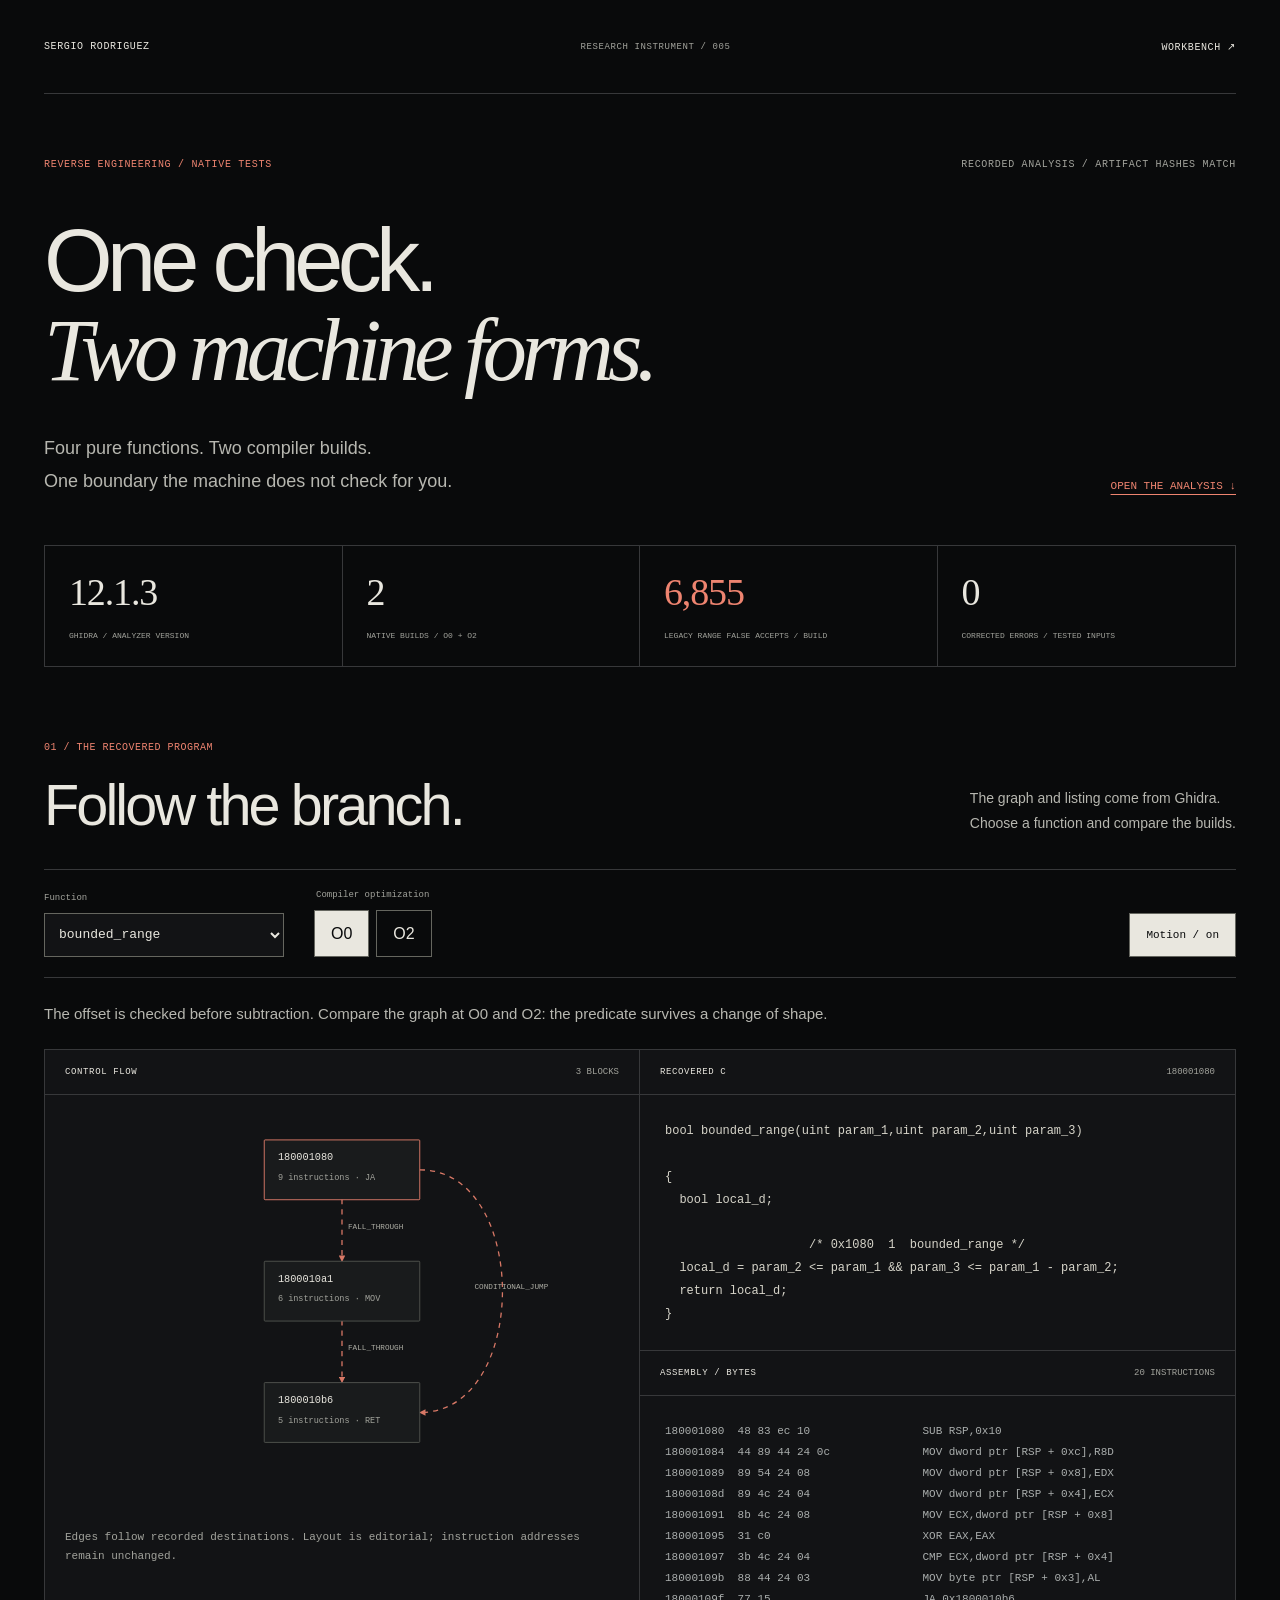
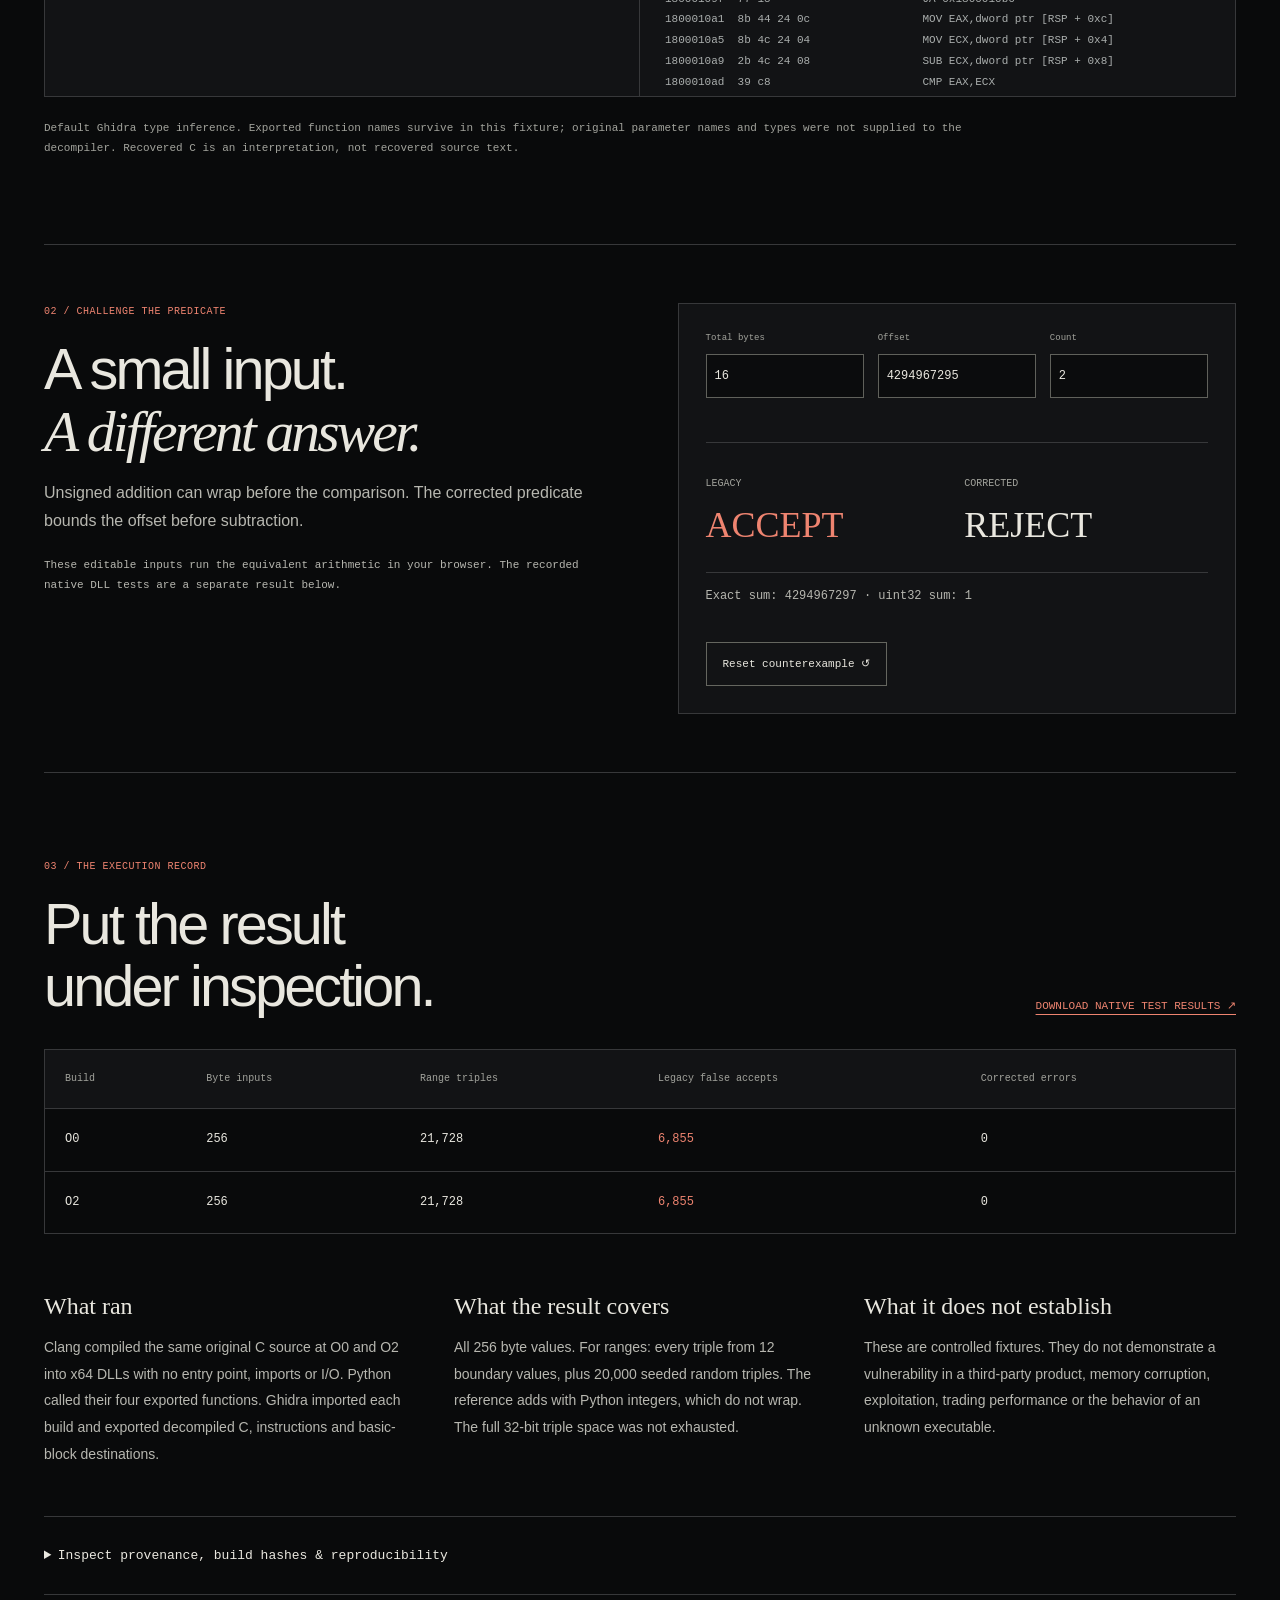
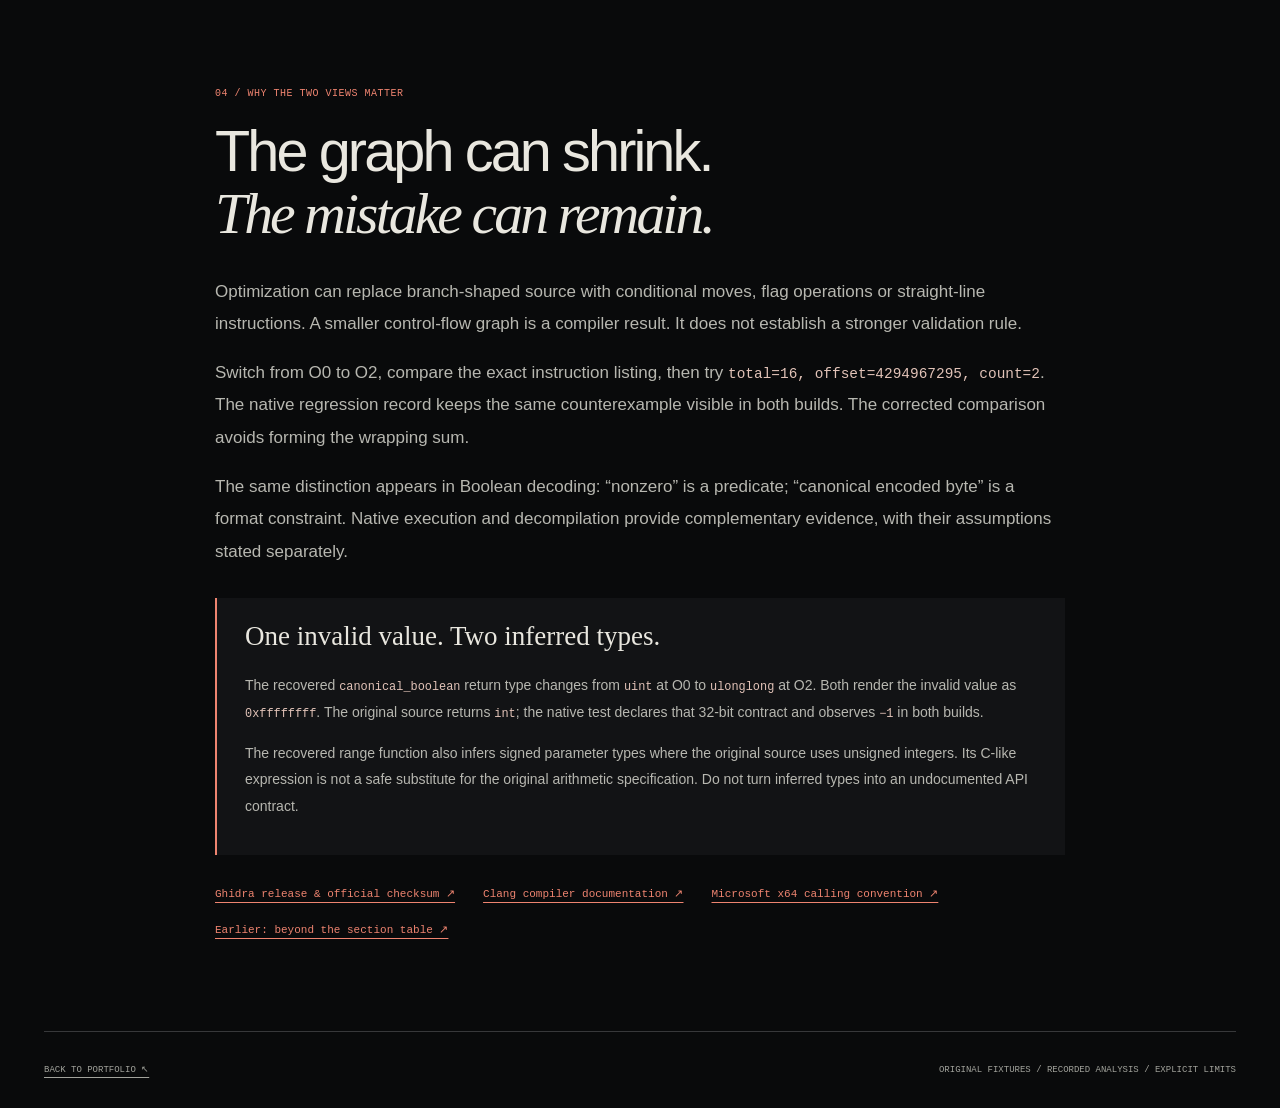
==== labs/binary-boundary/index.html @ f017e081 "Publish reproducible binary boundary study and fresh native verification" ====
<!doctype html>
<html lang="en"><head><meta charset="utf-8"><meta name="viewport" content="width=device-width,initial-scale=1"><meta name="theme-color" content="#090a0b"><title>Binary Boundary · Sergio Rodriguez</title><meta name="description" content="Inspect actual Ghidra decompilation, assembly and control-flow graphs from two compiler builds. Challenge four pure functions against recorded native tests."><link rel="stylesheet" href="desk.css"><script type="module" src="desk.js"></script>
</head>
<body><a class="skip" href="#desk">Skip to the analysis desk</a><header><a class="signature" href="https://sergrdz.pages.dev/">SERGIO RODRIGUEZ</a><span>RESEARCH INSTRUMENT / 005</span><a href="https://sergrdz.pages.dev/workbench">WORKBENCH ↗</a></header>
<main><section class="cover"><div class="cover-meta"><span>REVERSE ENGINEERING / NATIVE TESTS</span><span id="report-status" role="status">LOADING RECORDED ANALYSIS</span></div><h1>One check.<br><em>Two machine forms.</em></h1><div class="cover-bottom"><p>Four pure functions. Two compiler builds.<br>One boundary the machine does not check for you.</p><a href="#desk">OPEN THE ANALYSIS ↓</a></div><div class="ribbon"><div><b id="ghidra-version">—</b><span>GHIDRA / ANALYZER VERSION</span></div><div><b>2</b><span>NATIVE BUILDS / O0 + O2</span></div><div><b id="false-accepts">—</b><span>LEGACY RANGE FALSE ACCEPTS / BUILD</span></div><div><b id="corrected-errors">—</b><span>CORRECTED ERRORS / TESTED INPUTS</span></div></div></section>
<section class="desk" id="desk" aria-labelledby="desk-title"><div class="section-head"><div><p class="eyebrow">01 / THE RECOVERED PROGRAM</p><h2 id="desk-title">Follow the branch.</h2></div><p>The graph and listing come from Ghidra.<br>Choose a function and compare the builds.</p></div>
<div class="toolbar"><label>Function<select id="function" disabled><option value="bounded_range">bounded_range</option><option value="legacy_range">legacy_range</option><option value="canonical_boolean">canonical_boolean</option><option value="legacy_boolean">legacy_boolean</option></select></label><fieldset><legend>Compiler optimization</legend><button type="button" data-build="O0" aria-pressed="true" disabled>O0</button><button type="button" data-build="O2" aria-pressed="false" disabled>O2</button></fieldset><button id="motion" type="button" aria-pressed="false" disabled>Motion / off</button></div>
<p id="function-note" class="function-note">Select a recovered function when the report loads.</p>
<div class="instrument"><section class="graph-panel" aria-labelledby="graph-title"><div class="panel-head"><h3 id="graph-title">CONTROL FLOW</h3><span id="graph-count">—</span></div><div class="graph-scroll" tabindex="0" aria-label="Control-flow graph; scroll horizontally on a narrow screen"><svg id="flow" viewBox="0 0 660 560" role="img" aria-labelledby="flow-title flow-desc"><title id="flow-title">Recovered basic blocks</title><desc id="flow-desc">Waiting for the Ghidra report.</desc></svg></div><p class="panel-foot">Edges follow recorded destinations. Layout is editorial; instruction addresses remain unchanged.</p></section><section class="code-panel" aria-labelledby="code-title"><div class="panel-head"><h3 id="code-title">RECOVERED C</h3><span id="entry">—</span></div><pre id="decompiled" tabindex="0">Loading analysis…</pre><div class="panel-head secondary"><h3>ASSEMBLY / BYTES</h3><span id="instruction-count">—</span></div><pre id="assembly" tabindex="0">Loading listing…</pre></section></div>
<p class="scope-line">Default Ghidra type inference. Exported function names survive in this fixture; original parameter names and types were not supplied to the decompiler. Recovered C is an interpretation, not recovered source text.</p></section>
<section class="challenge" aria-labelledby="challenge-title"><div><p class="eyebrow">02 / CHALLENGE THE PREDICATE</p><h2 id="challenge-title">A small input.<br><em>A different answer.</em></h2><p id="challenge-explanation">Unsigned addition can wrap before the comparison. The corrected predicate bounds the offset before subtraction.</p><p class="scope-line">These editable inputs run the equivalent arithmetic in your browser. The recorded native DLL tests are a separate result below.</p></div><div class="challenge-panel"><div class="inputs" id="range-inputs"><label>Total bytes<input id="total" inputmode="numeric" value="16" autocomplete="off"></label><label>Offset<input id="offset" inputmode="numeric" value="4294967295" autocomplete="off"></label><label>Count<input id="count" inputmode="numeric" value="2" autocomplete="off"></label></div><div class="inputs" id="boolean-inputs" hidden><label>Byte value · 0–255<input id="byte" inputmode="numeric" value="2" autocomplete="off"></label></div><p id="input-error" class="input-error" role="status"></p><div class="answers"><div><span>LEGACY</span><strong id="legacy-result">—</strong></div><div><span>CORRECTED</span><strong id="corrected-result">—</strong></div></div><p id="arithmetic" class="arithmetic"></p><button type="button" id="reset-inputs">Reset counterexample ↺</button></div></section>
<section class="record" aria-labelledby="record-title"><div class="section-head"><div><p class="eyebrow">03 / THE EXECUTION RECORD</p><h2 id="record-title">Put the result<br>under inspection.</h2></div><a href="native-tests.json">DOWNLOAD NATIVE TEST RESULTS ↗</a></div><div class="table-scroll"><table><thead><tr><th>Build</th><th>Byte inputs</th><th>Range triples</th><th>Legacy false accepts</th><th>Corrected errors</th></tr></thead><tbody id="test-rows"></tbody></table></div><div class="method-grid"><div><h3>What ran</h3><p>Clang compiled the same original C source at O0 and O2 into x64 DLLs with no entry point, imports or I/O. Python called their four exported functions. Ghidra imported each build and exported decompiled C, instructions and basic-block destinations.</p></div><div><h3>What the result covers</h3><p>All 256 byte values. For ranges: every triple from 12 boundary values, plus 20,000 seeded random triples. The reference adds with Python integers, which do not wrap. The full 32-bit triple space was not exhausted.</p></div><div><h3>What it does not establish</h3><p>These are controlled fixtures. They do not demonstrate a vulnerability in a third-party product, memory corruption, exploitation, trading performance or the behavior of an unknown executable.</p></div></div>
<details class="provenance"><summary>Inspect provenance, build hashes &amp; reproducibility</summary><pre id="provenance" tabindex="0">Loading manifest…</pre><div class="source-links"><a href="fixture.c" download>Original C ↓</a><a href="ExportBoundary.java" download>Ghidra exporter ↓</a><a href="build-fixture.ps1" download>Build script ↓</a><a href="test_fixture.py" download>Native tests ↓</a><a href="analysis-O0.json">Ghidra O0 JSON ↗</a><a href="analysis-O2.json">Ghidra O2 JSON ↗</a><a href="README.md">Documentation &amp; source ↗</a></div></details></section>
<section class="reading"><p class="eyebrow">04 / WHY THE TWO VIEWS MATTER</p><h2>The graph can shrink.<br><em>The mistake can remain.</em></h2><p>Optimization can replace branch-shaped source with conditional moves, flag operations or straight-line instructions. A smaller control-flow graph is a compiler result. It does not establish a stronger validation rule.</p><p>Switch from O0 to O2, compare the exact instruction listing, then try <code>total=16, offset=4294967295, count=2</code>. The native regression record keeps the same counterexample visible in both builds. The corrected comparison avoids forming the wrapping sum.</p><p>The same distinction appears in Boolean decoding: “nonzero” is a predicate; “canonical encoded byte” is a format constraint. Native execution and decompilation provide complementary evidence, with their assumptions stated separately.</p><aside class="type-note"><h3>One invalid value. Two inferred types.</h3><p>The recovered <code>canonical_boolean</code> return type changes from <code>uint</code> at O0 to <code>ulonglong</code> at O2. Both render the invalid value as <code>0xffffffff</code>. The original source returns <code>int</code>; the native test declares that 32-bit contract and observes <code>−1</code> in both builds.</p><p>The recovered range function also infers signed parameter types where the original source uses unsigned integers. Its C-like expression is not a safe substitute for the original arithmetic specification. Do not turn inferred types into an undocumented API contract.</p></aside><div class="source-links"><a href="https://github.com/NationalSecurityAgency/ghidra/releases/tag/Ghidra_12.1.3_build">Ghidra release &amp; official checksum ↗</a><a href="https://clang.llvm.org/docs/UsersManual.html">Clang compiler documentation ↗</a><a href="https://learn.microsoft.com/en-us/cpp/build/x64-calling-convention">Microsoft x64 calling convention ↗</a><a href="https://sergrdz.pages.dev/case-studies/artifact-before-execution">Earlier: beyond the section table ↗</a></div></section></main><footer><a href="https://sergrdz.pages.dev/">BACK TO PORTFOLIO ↖</a><span>ORIGINAL FIXTURES / RECORDED ANALYSIS / EXPLICIT LIMITS</span></footer></body></html>
---- labs/binary-boundary/desk.css ----
:root{color-scheme:dark;--bg:#090a0b;--panel:#121315;--ink:#e9e7df;--body:#b7b7b0;--muted:#a2a39c;--line:#37383a;--red:#ee8470;--mono:Consolas,'Liberation Mono',monospace;--sans:Arial,Helvetica,sans-serif}*{box-sizing:border-box}html{scroll-behavior:smooth;scroll-padding-top:30px}body{margin:0;background:var(--bg);color:var(--ink);font:16px/1.7 var(--sans)}a{color:inherit;text-underline-offset:5px}a:hover{color:var(--red)}button,input,select{font:inherit}button,select{cursor:pointer}button{background:transparent;color:var(--ink);border:1px solid #65665f;min-height:44px;padding:9px 16px}button:hover{border-color:var(--red)}button:disabled,select:disabled{opacity:.55;cursor:default}button[aria-pressed=true]{background:var(--ink);color:var(--bg)}:is(a,button,input,select,summary,pre,[tabindex]):focus-visible{outline:2px solid var(--red);outline-offset:4px}[hidden]{display:none!important}::selection{background:#8d3f32;color:white}.skip{position:absolute;top:-100px;left:20px;background:var(--ink);color:var(--bg);padding:15px;z-index:3}.skip:focus{top:10px}header,main,footer{width:calc(100% - 88px);max-width:1400px;margin:auto}header{min-height:94px;border-bottom:1px solid var(--line);display:flex;gap:25px;align-items:center;justify-content:space-between;font:10px var(--mono);letter-spacing:.06em}header a{text-decoration:none}.signature{display:flex;align-items:center;gap:15px}header>span{color:var(--muted);font-size:9px}.cover{padding:62px 0 72px}.cover-meta{display:flex;justify-content:space-between;gap:25px;font:10px/1.8 var(--mono);color:var(--red);letter-spacing:.07em}.cover-meta span:last-child{color:var(--muted)}h1{font-size:clamp(56px,6.9vw,106px);line-height:1.01;letter-spacing:-.065em;font-weight:500;margin:42px 0 37px}h1 em,h2 em{font-family:Georgia,serif;font-weight:400}.cover-bottom{display:flex;justify-content:space-between;gap:40px;align-items:end}.cover-bottom p{font-size:18px;line-height:1.8;color:var(--body);margin:0}.cover-bottom a,.record .section-head>a{font:11px/1.8 var(--mono);color:var(--red)}.ribbon{display:grid;grid-template-columns:repeat(4,1fr);border:1px solid var(--line);margin-top:48px}.ribbon>div{padding:24px;border-right:1px solid var(--line);min-width:0}.ribbon>div:last-child{border:0}.ribbon b{display:block;font:38px/1.2 Georgia,serif;letter-spacing:-.03em}.ribbon span{display:block;margin-top:13px;font:8px/1.7 var(--mono);color:var(--muted)}.ribbon>div:nth-child(3) b{color:var(--red)}.section-head{display:flex;justify-content:space-between;align-items:end;gap:35px;margin-bottom:32px}.eyebrow{font:10px/1.7 var(--mono);color:var(--red);margin:0 0 18px;letter-spacing:.05em}h2{font-size:clamp(35px,4.5vw,59px);line-height:1.08;letter-spacing:-.05em;font-weight:500;margin:0}.section-head>p{font-size:14px;line-height:1.8;color:var(--body);margin:0}.toolbar{display:flex;align-items:end;gap:30px;border-block:1px solid var(--line);padding:20px 0}.toolbar label,.toolbar legend{font:9px var(--mono);color:var(--muted)}.toolbar label{display:grid;gap:10px}.toolbar select{min-height:44px;width:240px;padding:10px;background:var(--panel);color:var(--ink);border:1px solid #65665f;font:13px var(--mono)}fieldset{border:0;padding:0;margin:0;display:flex;gap:7px}legend{margin-bottom:10px}.toolbar>button{margin-left:auto;font:11px var(--mono)}.function-note{font-size:15px;color:var(--body);margin:23px 0}.instrument{display:grid;grid-template-columns:1fr 1fr;border:1px solid var(--line);background:var(--panel);min-width:0}.instrument>section{min-width:0}.graph-panel{border-right:1px solid var(--line)}.panel-head{padding:17px 20px;border-bottom:1px solid var(--line);display:flex;justify-content:space-between;gap:20px;align-items:center;font:9px var(--mono);color:var(--muted)}.panel-head h3{font:9px var(--mono);margin:0;color:var(--ink);letter-spacing:.07em}.panel-head.secondary{border-top:1px solid var(--line)}.graph-scroll{overflow:auto;max-height:580px;padding:15px}.graph-scroll svg{display:block;width:100%;min-width:410px;height:auto}.graph-node rect{fill:#191b1c;stroke:#555953;stroke-width:1}.graph-node text{fill:var(--ink);font:12px var(--mono)}.graph-node .node-count{fill:#a2a39c;font-size:10px}.graph-node.is-entry rect{stroke:var(--red)}.flow-edge{stroke:#d87866;stroke-width:1.5;fill:none;stroke-dasharray:6 6}.graph-node:hover rect{fill:#242321;stroke:#ddd8c9}.edge-label{fill:#adada4;font:9px var(--mono)}body[data-motion=on] .flow-edge{animation:trace 18s linear infinite}@keyframes trace{to{stroke-dashoffset:-120}}pre{font:12px/1.9 var(--mono);white-space:pre;overflow:auto;margin:0;padding:25px;color:#d7d5ca;tab-size:2;max-height:420px;max-width:100%}#assembly{max-height:300px;color:#aaaead;font-size:11px}.panel-foot,.scope-line{font:11px/1.8 var(--mono);color:var(--muted)}.panel-foot{padding:0 20px 15px}.scope-line{max-width:960px;margin-top:22px}.challenge{margin:85px 0;display:grid;grid-template-columns:1fr 1fr;gap:75px;border-block:1px solid var(--line);padding-block:58px}.challenge>div>p:not(.eyebrow){color:var(--body);max-width:540px}.challenge-panel{padding:27px;background:var(--panel);border:1px solid var(--line);align-self:start}.inputs{display:grid;grid-template-columns:repeat(3,minmax(0,1fr));gap:14px}.inputs label{font:9px/1.7 var(--mono);color:var(--muted)}.inputs input{display:block;width:100%;margin-top:8px;padding:10px 8px;color:var(--ink);background:#0b0c0d;border:1px solid #60615b;font:12px var(--mono);min-height:44px}.input-error{font:12px var(--mono);color:#f39584;min-height:20px}.answers{display:grid;grid-template-columns:1fr 1fr;border-block:1px solid var(--line);padding-block:24px;gap:15px}.answers span{font:10px var(--mono);color:var(--muted)}.answers strong{display:block;font:36px/1.2 Georgia,serif;margin-top:10px}.answers>div:first-child strong{color:var(--red)}.arithmetic{font:12px/1.9 var(--mono);color:var(--body);overflow-wrap:anywhere;min-height:45px}.challenge button{font:11px var(--mono)}.table-scroll{overflow:auto;border:1px solid var(--line)}table{border-collapse:collapse;width:100%;min-width:640px;text-align:left;font:12px/1.8 var(--mono)}th{font-size:10px;font-weight:400;color:var(--muted);background:var(--panel)}th,td{padding:20px;border-bottom:1px solid var(--line)}tbody tr:last-child td{border:0}td:nth-child(4){color:var(--red)}.method-grid{display:grid;grid-template-columns:repeat(3,1fr);gap:38px;margin-block:35px}.method-grid h3{font:24px Georgia,serif;margin-bottom:14px}.method-grid p{font-size:14px;color:var(--body);line-height:1.9}.provenance{border-block:1px solid var(--line);padding-block:23px}.provenance summary{cursor:pointer;font:13px var(--mono);padding-block:8px}.provenance pre{font-size:11px}.source-links{display:flex;flex-wrap:wrap;gap:16px 28px;margin-top:25px}.source-links a{font:11px/1.8 var(--mono);color:var(--red)}.reading{max-width:850px;margin:90px auto}.reading>p:not(.eyebrow){color:var(--body);font-size:17px;line-height:1.9}.reading h2{margin-bottom:30px}code{font-family:var(--mono);font-size:.85em;color:#e2c3b8;overflow-wrap:anywhere}footer{border-top:1px solid var(--line);padding-block:30px;font:9px/1.8 var(--mono);color:var(--muted);display:flex;gap:25px;justify-content:space-between}
@media(max-width:1000px){header,main,footer{width:calc(100% - 48px)}.instrument{grid-template-columns:1fr}.graph-panel{border-right:0;border-bottom:1px solid var(--line)}.graph-scroll{max-height:450px}.graph-scroll svg{max-width:620px;margin:auto}.challenge{gap:35px}.ribbon>div{padding:19px}.ribbon b{font-size:32px}.method-grid{gap:25px}}
@media(max-width:650px){header,main,footer{width:calc(100% - 36px)}header{min-height:76px;font-size:8px}header>span{display:none}.signature{gap:9px}.signature img{width:28px}.cover{padding:35px 0 50px}.cover-meta{flex-direction:column;gap:8px;font-size:8px}h1{font-size:clamp(43px,10.6vw,69px);margin-block:32px}.cover-bottom{display:block}.cover-bottom p{font-size:16px}.cover-bottom a{display:inline-block;margin-top:22px}.ribbon{grid-template-columns:1fr 1fr;margin-top:30px}.ribbon>div:nth-child(2){border-right:0}.ribbon>div:nth-child(-n+2){border-bottom:1px solid var(--line)}.ribbon b{font-size:29px}.ribbon span{font-size:7px}.section-head{display:block}.section-head>p{margin-top:20px}.toolbar{gap:16px;flex-wrap:wrap}.toolbar label{flex:1 1 100%}.toolbar select{width:100%}.toolbar>button{padding-inline:10px}.function-note{font-size:13px}.panel-head{padding:15px 12px;font-size:8px}.graph-scroll{padding:8px}pre{padding:17px;font-size:11px}.challenge{grid-template-columns:1fr;gap:25px;margin-block:52px;padding-block:35px}.challenge-panel{padding:18px}.inputs{grid-template-columns:1fr}.inputs label{display:grid;grid-template-columns:85px 1fr;gap:8px;align-items:center}.inputs input{margin:0}.answers strong{font-size:30px}.method-grid{grid-template-columns:1fr;gap:8px}.record .section-head>a{display:inline-block;margin-top:23px}.provenance summary{line-height:1.8}.reading{margin-block:55px}.reading>p:not(.eyebrow){font-size:15px}.source-links a{font-size:10px}footer{flex-wrap:wrap;font-size:8px}.scope-line{font-size:10px}.panel-foot{font-size:9px}}
@media(prefers-reduced-motion:reduce){html{scroll-behavior:auto}*,*::before,*::after{animation:none!important;transition:none!important}}

.type-note{border-left:2px solid var(--red);background:var(--panel);padding:22px 28px;margin-block:30px}.type-note h3{font:27px/1.2 Georgia,serif;margin:0 0 20px}.type-note p{font-size:14px;color:var(--body);line-height:1.9}
.challenge>*{min-width:0}.inputs label{min-width:0}.inputs input{min-width:0;width:100%}.challenge h2{overflow-wrap:anywhere}
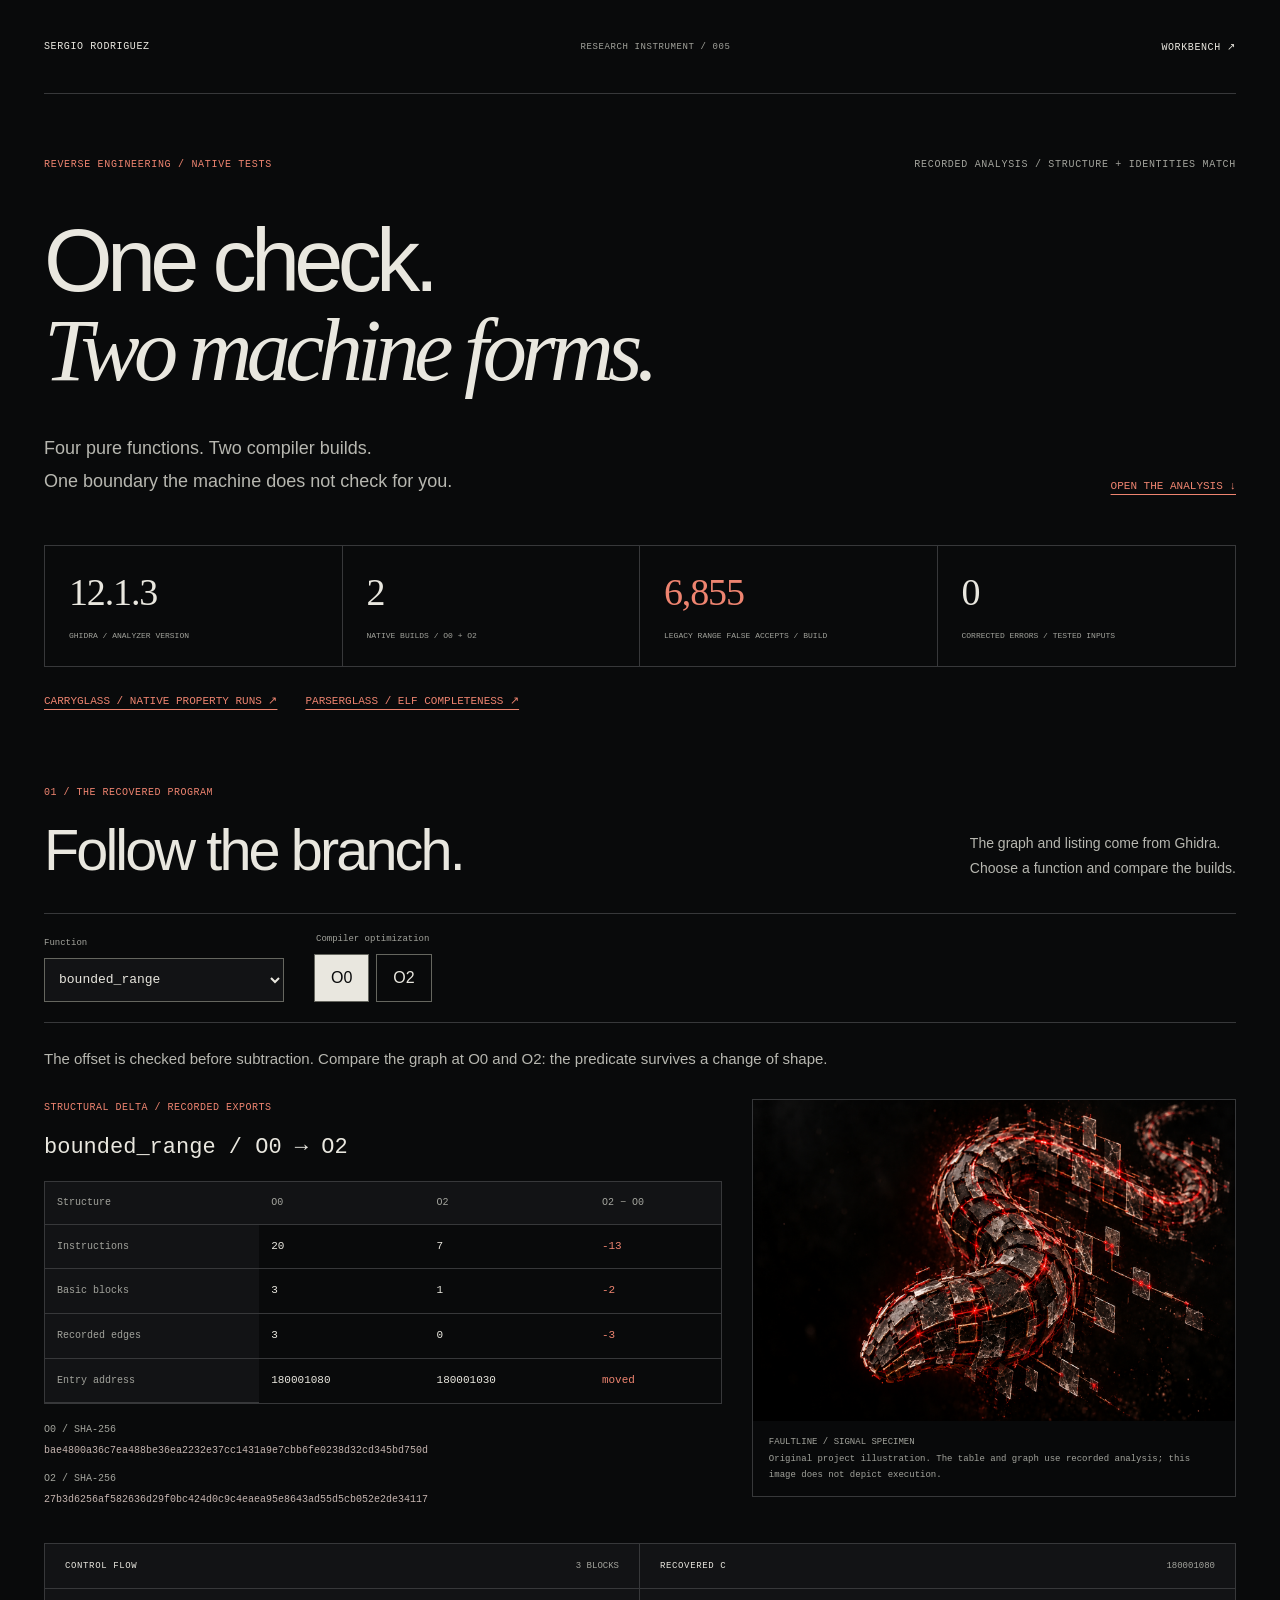
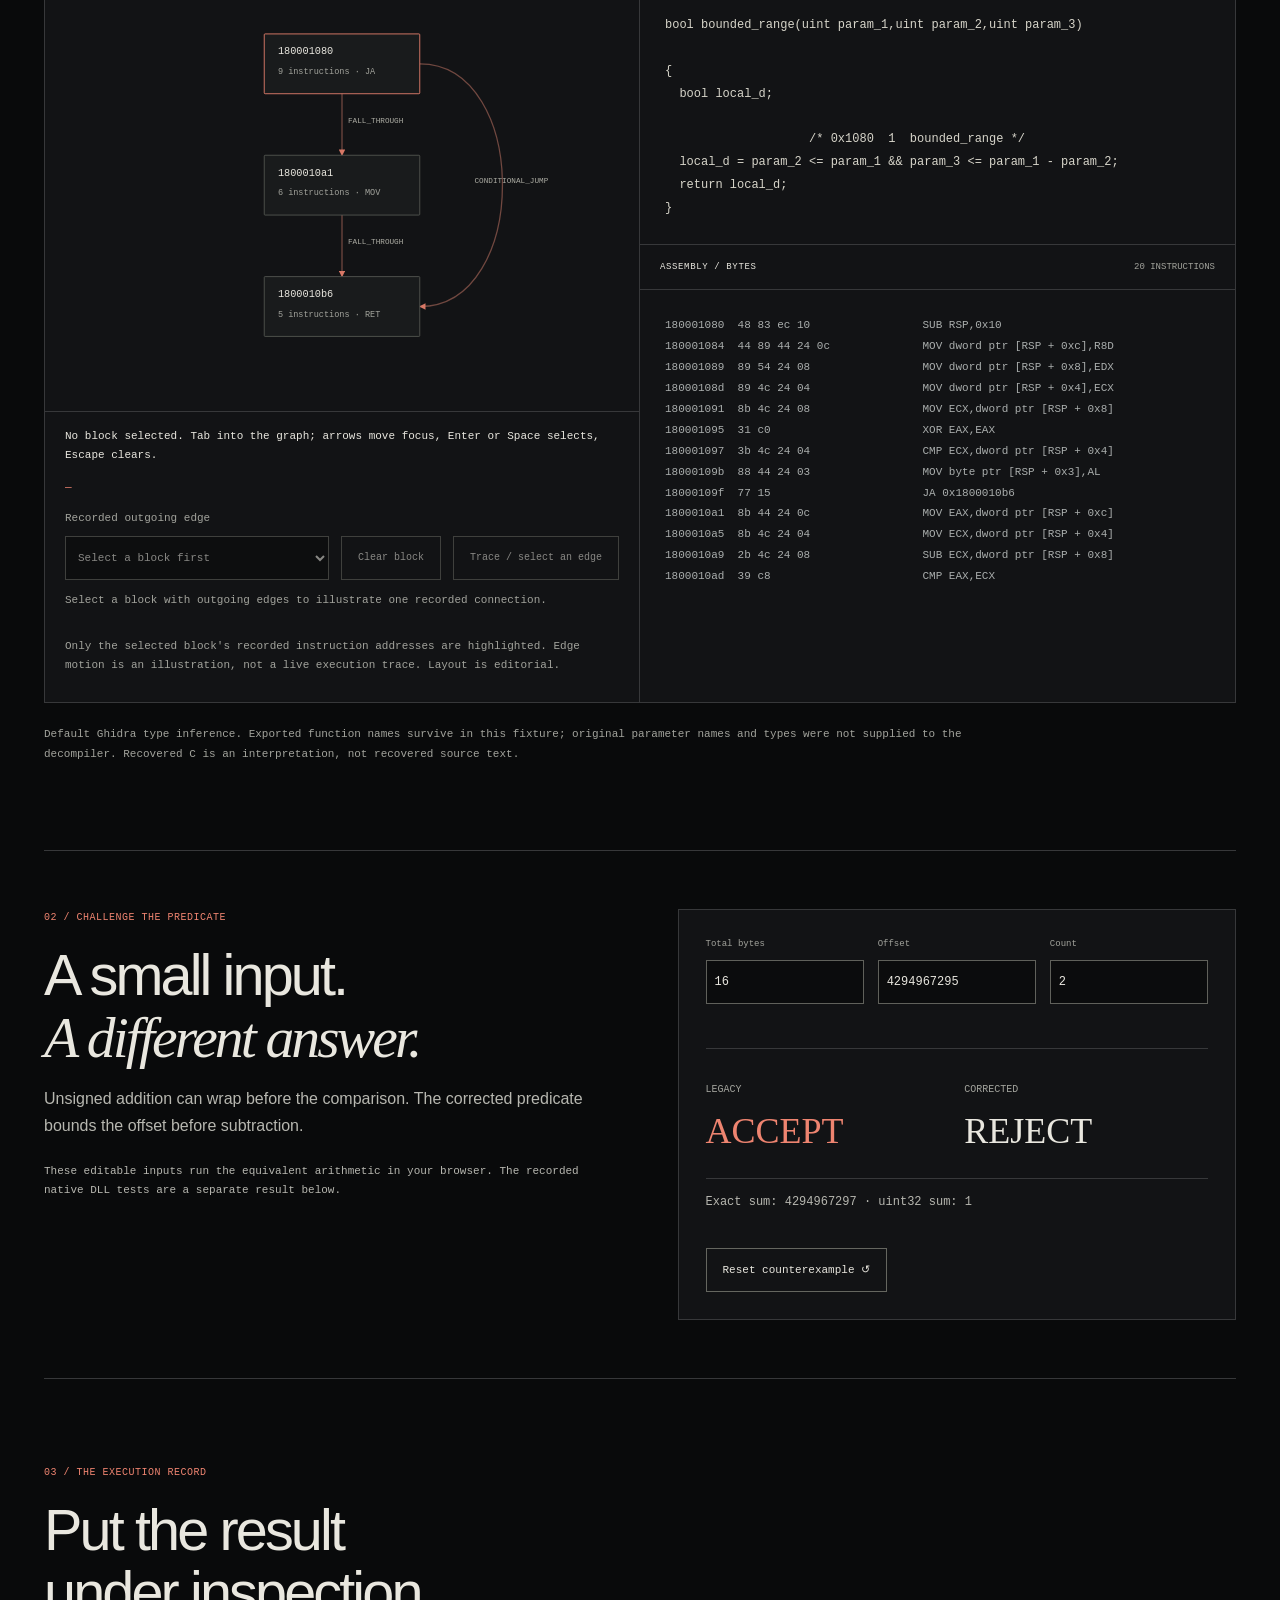
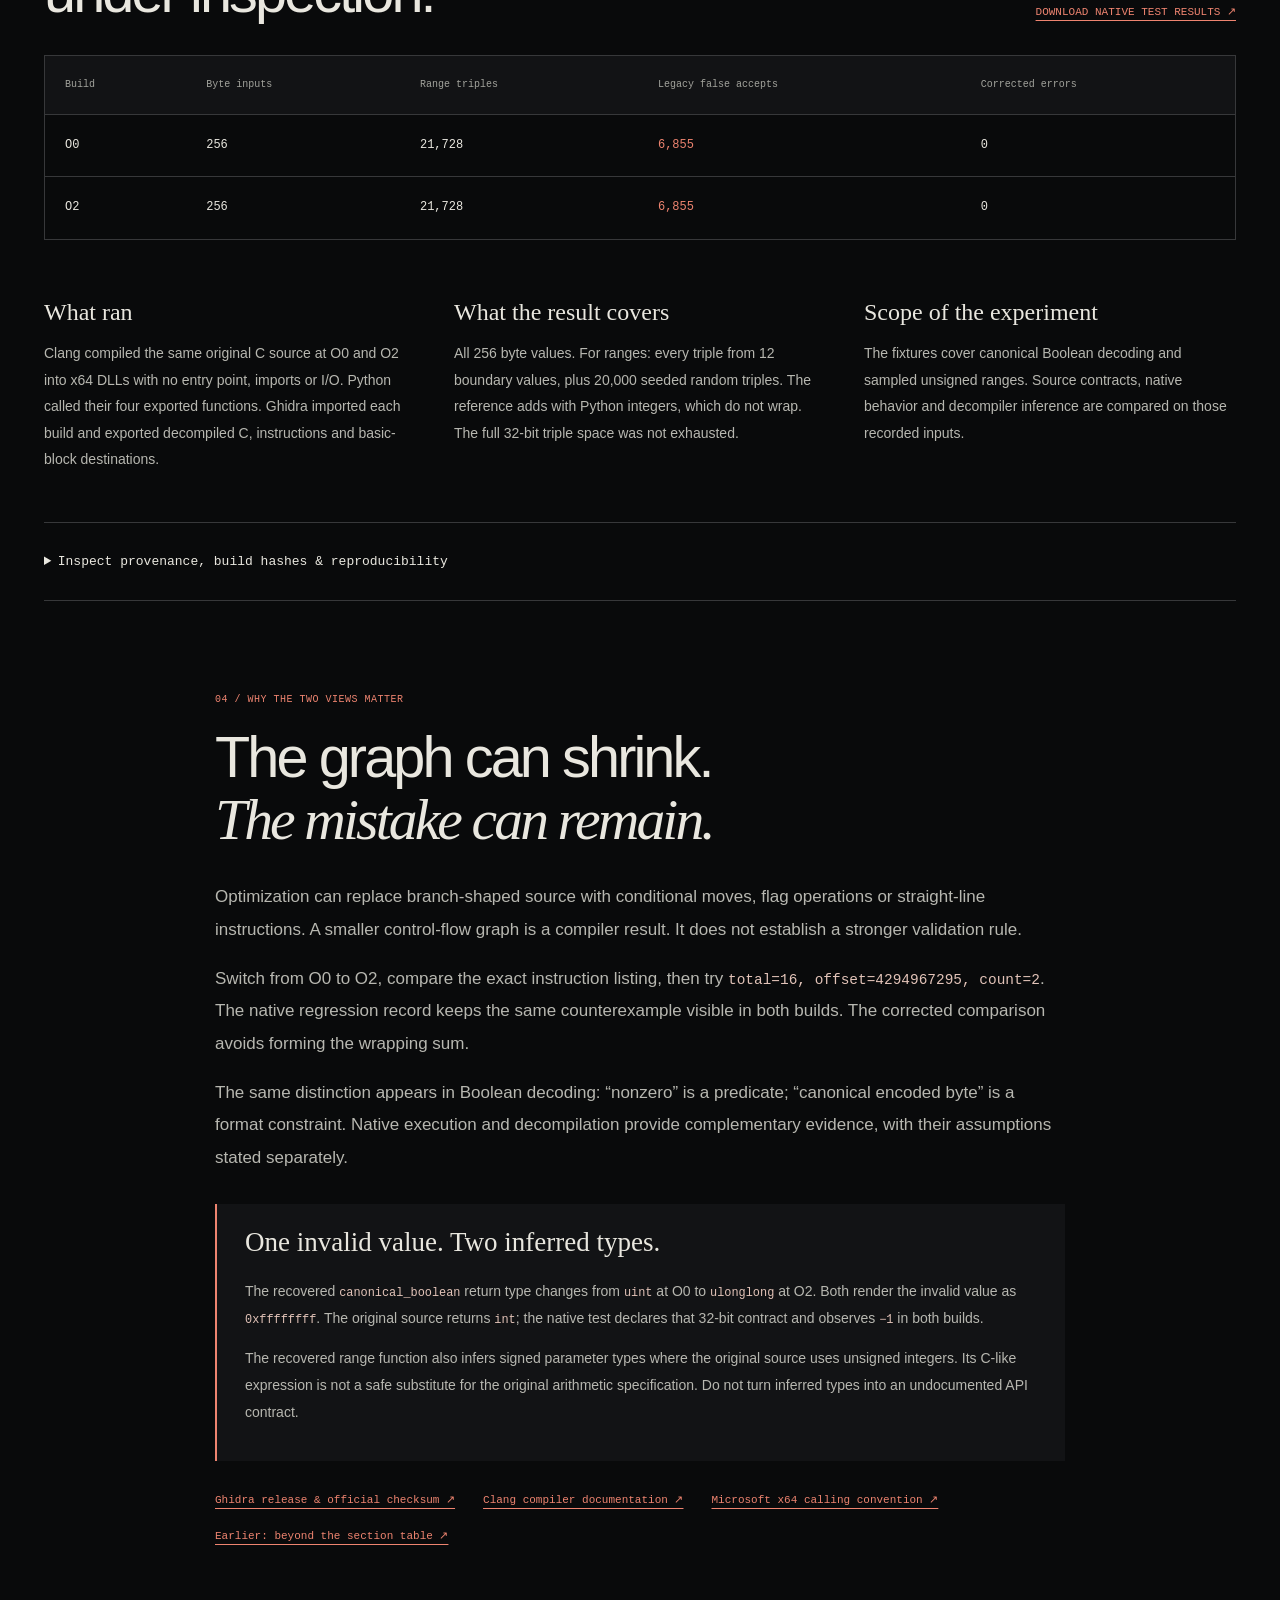
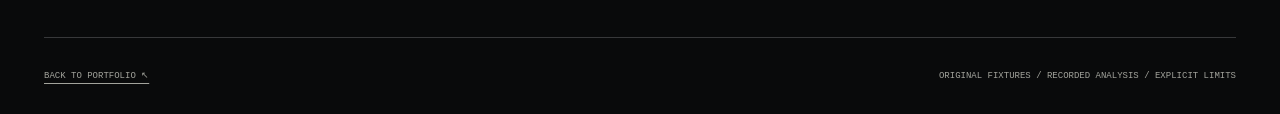
==== commit 4f206173: "Add recorded structure selection and bounded parser observations" ====
--- a/labs/binary-boundary/index.html
+++ b/labs/binary-boundary/index.html
@@ -1,14 +1,15 @@
 <!doctype html>
-<html lang="en"><head><meta charset="utf-8"><meta name="viewport" content="width=device-width,initial-scale=1"><meta name="theme-color" content="#090a0b"><title>Binary Boundary · Sergio Rodriguez</title><meta name="description" content="Inspect actual Ghidra decompilation, assembly and control-flow graphs from two compiler builds. Challenge four pure functions against recorded native tests."><link rel="stylesheet" href="desk.css"><script type="module" src="desk.js"></script>
+<html lang="en"><head><meta charset="utf-8"><meta name="viewport" content="width=device-width,initial-scale=1"><meta name="theme-color" content="#090a0b"><title>Faultline · Sergio Rodriguez</title><meta name="description" content="Inspect actual Ghidra decompilation, assembly and control-flow graphs from two compiler builds. Challenge four pure functions against recorded native tests."><link rel="stylesheet" href="desk.css"><script type="module" src="desk.js"></script>
 </head>
-<body><a class="skip" href="#desk">Skip to the analysis desk</a><header><a class="signature" href="https://sergrdz.pages.dev/">SERGIO RODRIGUEZ</a><span>RESEARCH INSTRUMENT / 005</span><a href="https://sergrdz.pages.dev/workbench">WORKBENCH ↗</a></header>
-<main><section class="cover"><div class="cover-meta"><span>REVERSE ENGINEERING / NATIVE TESTS</span><span id="report-status" role="status">LOADING RECORDED ANALYSIS</span></div><h1>One check.<br><em>Two machine forms.</em></h1><div class="cover-bottom"><p>Four pure functions. Two compiler builds.<br>One boundary the machine does not check for you.</p><a href="#desk">OPEN THE ANALYSIS ↓</a></div><div class="ribbon"><div><b id="ghidra-version">—</b><span>GHIDRA / ANALYZER VERSION</span></div><div><b>2</b><span>NATIVE BUILDS / O0 + O2</span></div><div><b id="false-accepts">—</b><span>LEGACY RANGE FALSE ACCEPTS / BUILD</span></div><div><b id="corrected-errors">—</b><span>CORRECTED ERRORS / TESTED INPUTS</span></div></div></section>
+<body class="operator-page"><a class="skip" href="#main">Skip to the analysis desk</a><header><a class="signature" href="https://sergrdz.pages.dev/">SERGIO RODRIGUEZ</a><span>RESEARCH INSTRUMENT / 005</span><a href="https://sergrdz.pages.dev/workbench">WORKBENCH ↗</a></header>
+<main id="main"><section class="cover"><div class="cover-meta"><span>REVERSE ENGINEERING / NATIVE TESTS</span><span id="report-status" role="status">LOADING RECORDED ANALYSIS</span></div><h1>One check.<br><em>Two machine forms.</em></h1><div class="cover-bottom"><p>Four pure functions. Two compiler builds.<br>One boundary the machine does not check for you.</p><a href="#desk">OPEN THE ANALYSIS ↓</a></div><div class="ribbon"><div><b id="ghidra-version">—</b><span>GHIDRA / ANALYZER VERSION</span></div><div><b>2</b><span>NATIVE BUILDS / O0 + O2</span></div><div><b id="false-accepts">—</b><span>LEGACY RANGE FALSE ACCEPTS / BUILD</span></div><div><b id="corrected-errors">—</b><span>CORRECTED ERRORS / TESTED INPUTS</span></div></div><nav class="reading-strip source-links" aria-label="Related Faultline instruments"><a href="../../carryglass/">CARRYGLASS / NATIVE PROPERTY RUNS ↗</a><a href="../../parserglass/README.md">PARSERGLASS / ELF COMPLETENESS ↗</a></nav></section>
 <section class="desk" id="desk" aria-labelledby="desk-title"><div class="section-head"><div><p class="eyebrow">01 / THE RECOVERED PROGRAM</p><h2 id="desk-title">Follow the branch.</h2></div><p>The graph and listing come from Ghidra.<br>Choose a function and compare the builds.</p></div>
-<div class="toolbar"><label>Function<select id="function" disabled><option value="bounded_range">bounded_range</option><option value="legacy_range">legacy_range</option><option value="canonical_boolean">canonical_boolean</option><option value="legacy_boolean">legacy_boolean</option></select></label><fieldset><legend>Compiler optimization</legend><button type="button" data-build="O0" aria-pressed="true" disabled>O0</button><button type="button" data-build="O2" aria-pressed="false" disabled>O2</button></fieldset><button id="motion" type="button" aria-pressed="false" disabled>Motion / off</button></div>
+<div class="toolbar"><label>Function<select id="function" disabled><option value="bounded_range">bounded_range</option><option value="legacy_range">legacy_range</option><option value="canonical_boolean">canonical_boolean</option><option value="legacy_boolean">legacy_boolean</option></select></label><fieldset><legend>Compiler optimization</legend><button type="button" data-build="O0" aria-pressed="true" disabled>O0</button><button type="button" data-build="O2" aria-pressed="false" disabled>O2</button></fieldset></div>
 <p id="function-note" class="function-note">Select a recovered function when the report loads.</p>
-<div class="instrument"><section class="graph-panel" aria-labelledby="graph-title"><div class="panel-head"><h3 id="graph-title">CONTROL FLOW</h3><span id="graph-count">—</span></div><div class="graph-scroll" tabindex="0" aria-label="Control-flow graph; scroll horizontally on a narrow screen"><svg id="flow" viewBox="0 0 660 560" role="img" aria-labelledby="flow-title flow-desc"><title id="flow-title">Recovered basic blocks</title><desc id="flow-desc">Waiting for the Ghidra report.</desc></svg></div><p class="panel-foot">Edges follow recorded destinations. Layout is editorial; instruction addresses remain unchanged.</p></section><section class="code-panel" aria-labelledby="code-title"><div class="panel-head"><h3 id="code-title">RECOVERED C</h3><span id="entry">—</span></div><pre id="decompiled" tabindex="0">Loading analysis…</pre><div class="panel-head secondary"><h3>ASSEMBLY / BYTES</h3><span id="instruction-count">—</span></div><pre id="assembly" tabindex="0">Loading listing…</pre></section></div>
+<section class="structure-compare" aria-labelledby="comparison-title"><div class="comparison-data"><p class="eyebrow">STRUCTURAL DELTA / RECORDED EXPORTS</p><h3 id="comparison-title">Waiting for both builds</h3><div class="table-scroll"><table><thead><tr><th scope="col">Structure</th><th scope="col">O0</th><th scope="col">O2</th><th scope="col">O2 − O0</th></tr></thead><tbody id="comparison-rows"></tbody></table></div><dl id="binary-identities" class="binary-identities"></dl></div><figure class="worm-specimen"><img src="../../assets/faultline-worm.png" width="1536" height="1024" alt="An articulated computer worm of smoked glass memory blocks, with a crimson signal running through its segmented spine." loading="lazy"><figcaption>FAULTLINE / SIGNAL SPECIMEN<br>Original project illustration. The table and graph use recorded analysis; this image does not depict execution.</figcaption></figure></section>
+<div class="instrument"><section class="graph-panel" aria-labelledby="graph-title"><div class="panel-head"><h3 id="graph-title">CONTROL FLOW</h3><span id="graph-count">—</span></div><div class="graph-scroll" tabindex="0" aria-label="Control-flow graph; scroll horizontally on a narrow screen"><svg id="flow" viewBox="0 0 660 560" role="group" aria-labelledby="flow-title flow-desc"><title id="flow-title">Recovered basic blocks</title><desc id="flow-desc">Waiting for the Ghidra report.</desc></svg></div><div class="selection-inspector"><p id="block-summary" role="status">Select a recorded block.</p><p id="block-addresses" class="block-addresses">—</p><div class="selection-tools"><label for="edge-choice">Recorded outgoing edge<select id="edge-choice" disabled><option>Select a block first</option></select></label><button id="clear-selection" type="button" disabled>Clear block</button><button id="motion" type="button" aria-pressed="false" disabled>Trace / select an edge</button></div><p id="trace-state">Select a block with outgoing edges to illustrate one recorded connection.</p></div><p class="panel-foot">Only the selected block's recorded instruction addresses are highlighted. Edge motion is an illustration, not a live execution trace. Layout is editorial.</p></section><section class="code-panel" aria-labelledby="code-title"><div class="panel-head"><h3 id="code-title">RECOVERED C</h3><span id="entry">—</span></div><pre id="decompiled" tabindex="0">Loading analysis…</pre><div class="panel-head secondary"><h3>ASSEMBLY / BYTES</h3><span id="instruction-count">—</span></div><pre id="assembly" tabindex="0">Loading listing…</pre></section></div>
 <p class="scope-line">Default Ghidra type inference. Exported function names survive in this fixture; original parameter names and types were not supplied to the decompiler. Recovered C is an interpretation, not recovered source text.</p></section>
 <section class="challenge" aria-labelledby="challenge-title"><div><p class="eyebrow">02 / CHALLENGE THE PREDICATE</p><h2 id="challenge-title">A small input.<br><em>A different answer.</em></h2><p id="challenge-explanation">Unsigned addition can wrap before the comparison. The corrected predicate bounds the offset before subtraction.</p><p class="scope-line">These editable inputs run the equivalent arithmetic in your browser. The recorded native DLL tests are a separate result below.</p></div><div class="challenge-panel"><div class="inputs" id="range-inputs"><label>Total bytes<input id="total" inputmode="numeric" value="16" autocomplete="off"></label><label>Offset<input id="offset" inputmode="numeric" value="4294967295" autocomplete="off"></label><label>Count<input id="count" inputmode="numeric" value="2" autocomplete="off"></label></div><div class="inputs" id="boolean-inputs" hidden><label>Byte value · 0–255<input id="byte" inputmode="numeric" value="2" autocomplete="off"></label></div><p id="input-error" class="input-error" role="status"></p><div class="answers"><div><span>LEGACY</span><strong id="legacy-result">—</strong></div><div><span>CORRECTED</span><strong id="corrected-result">—</strong></div></div><p id="arithmetic" class="arithmetic"></p><button type="button" id="reset-inputs">Reset counterexample ↺</button></div></section>
-<section class="record" aria-labelledby="record-title"><div class="section-head"><div><p class="eyebrow">03 / THE EXECUTION RECORD</p><h2 id="record-title">Put the result<br>under inspection.</h2></div><a href="native-tests.json">DOWNLOAD NATIVE TEST RESULTS ↗</a></div><div class="table-scroll"><table><thead><tr><th>Build</th><th>Byte inputs</th><th>Range triples</th><th>Legacy false accepts</th><th>Corrected errors</th></tr></thead><tbody id="test-rows"></tbody></table></div><div class="method-grid"><div><h3>What ran</h3><p>Clang compiled the same original C source at O0 and O2 into x64 DLLs with no entry point, imports or I/O. Python called their four exported functions. Ghidra imported each build and exported decompiled C, instructions and basic-block destinations.</p></div><div><h3>What the result covers</h3><p>All 256 byte values. For ranges: every triple from 12 boundary values, plus 20,000 seeded random triples. The reference adds with Python integers, which do not wrap. The full 32-bit triple space was not exhausted.</p></div><div><h3>What it does not establish</h3><p>These are controlled fixtures. They do not demonstrate a vulnerability in a third-party product, memory corruption, exploitation, trading performance or the behavior of an unknown executable.</p></div></div>
+<section class="record" aria-labelledby="record-title"><div class="section-head"><div><p class="eyebrow">03 / THE EXECUTION RECORD</p><h2 id="record-title">Put the result<br>under inspection.</h2></div><a href="native-tests.json">DOWNLOAD NATIVE TEST RESULTS ↗</a></div><div class="table-scroll"><table><thead><tr><th>Build</th><th>Byte inputs</th><th>Range triples</th><th>Legacy false accepts</th><th>Corrected errors</th></tr></thead><tbody id="test-rows"></tbody></table></div><div class="method-grid"><div><h3>What ran</h3><p>Clang compiled the same original C source at O0 and O2 into x64 DLLs with no entry point, imports or I/O. Python called their four exported functions. Ghidra imported each build and exported decompiled C, instructions and basic-block destinations.</p></div><div><h3>What the result covers</h3><p>All 256 byte values. For ranges: every triple from 12 boundary values, plus 20,000 seeded random triples. The reference adds with Python integers, which do not wrap. The full 32-bit triple space was not exhausted.</p></div><div><h3>Scope of the experiment</h3><p>The fixtures cover canonical Boolean decoding and sampled unsigned ranges. Source contracts, native behavior and decompiler inference are compared on those recorded inputs.</p></div></div>
 <details class="provenance"><summary>Inspect provenance, build hashes &amp; reproducibility</summary><pre id="provenance" tabindex="0">Loading manifest…</pre><div class="source-links"><a href="fixture.c" download>Original C ↓</a><a href="ExportBoundary.java" download>Ghidra exporter ↓</a><a href="build-fixture.ps1" download>Build script ↓</a><a href="test_fixture.py" download>Native tests ↓</a><a href="analysis-O0.json">Ghidra O0 JSON ↗</a><a href="analysis-O2.json">Ghidra O2 JSON ↗</a><a href="README.md">Documentation &amp; source ↗</a></div></details></section>
 <section class="reading"><p class="eyebrow">04 / WHY THE TWO VIEWS MATTER</p><h2>The graph can shrink.<br><em>The mistake can remain.</em></h2><p>Optimization can replace branch-shaped source with conditional moves, flag operations or straight-line instructions. A smaller control-flow graph is a compiler result. It does not establish a stronger validation rule.</p><p>Switch from O0 to O2, compare the exact instruction listing, then try <code>total=16, offset=4294967295, count=2</code>. The native regression record keeps the same counterexample visible in both builds. The corrected comparison avoids forming the wrapping sum.</p><p>The same distinction appears in Boolean decoding: “nonzero” is a predicate; “canonical encoded byte” is a format constraint. Native execution and decompilation provide complementary evidence, with their assumptions stated separately.</p><aside class="type-note"><h3>One invalid value. Two inferred types.</h3><p>The recovered <code>canonical_boolean</code> return type changes from <code>uint</code> at O0 to <code>ulonglong</code> at O2. Both render the invalid value as <code>0xffffffff</code>. The original source returns <code>int</code>; the native test declares that 32-bit contract and observes <code>−1</code> in both builds.</p><p>The recovered range function also infers signed parameter types where the original source uses unsigned integers. Its C-like expression is not a safe substitute for the original arithmetic specification. Do not turn inferred types into an undocumented API contract.</p></aside><div class="source-links"><a href="https://github.com/NationalSecurityAgency/ghidra/releases/tag/Ghidra_12.1.3_build">Ghidra release &amp; official checksum ↗</a><a href="https://clang.llvm.org/docs/UsersManual.html">Clang compiler documentation ↗</a><a href="https://learn.microsoft.com/en-us/cpp/build/x64-calling-convention">Microsoft x64 calling convention ↗</a><a href="https://sergrdz.pages.dev/case-studies/artifact-before-execution">Earlier: beyond the section table ↗</a></div></section></main><footer><a href="https://sergrdz.pages.dev/">BACK TO PORTFOLIO ↖</a><span>ORIGINAL FIXTURES / RECORDED ANALYSIS / EXPLICIT LIMITS</span></footer></body></html>
--- a/labs/binary-boundary/desk.css
+++ b/labs/binary-boundary/desk.css
@@ -1,7 +1,13 @@
-:root{color-scheme:dark;--bg:#090a0b;--panel:#121315;--ink:#e9e7df;--body:#b7b7b0;--muted:#a2a39c;--line:#37383a;--red:#ee8470;--mono:Consolas,'Liberation Mono',monospace;--sans:Arial,Helvetica,sans-serif}*{box-sizing:border-box}html{scroll-behavior:smooth;scroll-padding-top:30px}body{margin:0;background:var(--bg);color:var(--ink);font:16px/1.7 var(--sans)}a{color:inherit;text-underline-offset:5px}a:hover{color:var(--red)}button,input,select{font:inherit}button,select{cursor:pointer}button{background:transparent;color:var(--ink);border:1px solid #65665f;min-height:44px;padding:9px 16px}button:hover{border-color:var(--red)}button:disabled,select:disabled{opacity:.55;cursor:default}button[aria-pressed=true]{background:var(--ink);color:var(--bg)}:is(a,button,input,select,summary,pre,[tabindex]):focus-visible{outline:2px solid var(--red);outline-offset:4px}[hidden]{display:none!important}::selection{background:#8d3f32;color:white}.skip{position:absolute;top:-100px;left:20px;background:var(--ink);color:var(--bg);padding:15px;z-index:3}.skip:focus{top:10px}header,main,footer{width:calc(100% - 88px);max-width:1400px;margin:auto}header{min-height:94px;border-bottom:1px solid var(--line);display:flex;gap:25px;align-items:center;justify-content:space-between;font:10px var(--mono);letter-spacing:.06em}header a{text-decoration:none}.signature{display:flex;align-items:center;gap:15px}header>span{color:var(--muted);font-size:9px}.cover{padding:62px 0 72px}.cover-meta{display:flex;justify-content:space-between;gap:25px;font:10px/1.8 var(--mono);color:var(--red);letter-spacing:.07em}.cover-meta span:last-child{color:var(--muted)}h1{font-size:clamp(56px,6.9vw,106px);line-height:1.01;letter-spacing:-.065em;font-weight:500;margin:42px 0 37px}h1 em,h2 em{font-family:Georgia,serif;font-weight:400}.cover-bottom{display:flex;justify-content:space-between;gap:40px;align-items:end}.cover-bottom p{font-size:18px;line-height:1.8;color:var(--body);margin:0}.cover-bottom a,.record .section-head>a{font:11px/1.8 var(--mono);color:var(--red)}.ribbon{display:grid;grid-template-columns:repeat(4,1fr);border:1px solid var(--line);margin-top:48px}.ribbon>div{padding:24px;border-right:1px solid var(--line);min-width:0}.ribbon>div:last-child{border:0}.ribbon b{display:block;font:38px/1.2 Georgia,serif;letter-spacing:-.03em}.ribbon span{display:block;margin-top:13px;font:8px/1.7 var(--mono);color:var(--muted)}.ribbon>div:nth-child(3) b{color:var(--red)}.section-head{display:flex;justify-content:space-between;align-items:end;gap:35px;margin-bottom:32px}.eyebrow{font:10px/1.7 var(--mono);color:var(--red);margin:0 0 18px;letter-spacing:.05em}h2{font-size:clamp(35px,4.5vw,59px);line-height:1.08;letter-spacing:-.05em;font-weight:500;margin:0}.section-head>p{font-size:14px;line-height:1.8;color:var(--body);margin:0}.toolbar{display:flex;align-items:end;gap:30px;border-block:1px solid var(--line);padding:20px 0}.toolbar label,.toolbar legend{font:9px var(--mono);color:var(--muted)}.toolbar label{display:grid;gap:10px}.toolbar select{min-height:44px;width:240px;padding:10px;background:var(--panel);color:var(--ink);border:1px solid #65665f;font:13px var(--mono)}fieldset{border:0;padding:0;margin:0;display:flex;gap:7px}legend{margin-bottom:10px}.toolbar>button{margin-left:auto;font:11px var(--mono)}.function-note{font-size:15px;color:var(--body);margin:23px 0}.instrument{display:grid;grid-template-columns:1fr 1fr;border:1px solid var(--line);background:var(--panel);min-width:0}.instrument>section{min-width:0}.graph-panel{border-right:1px solid var(--line)}.panel-head{padding:17px 20px;border-bottom:1px solid var(--line);display:flex;justify-content:space-between;gap:20px;align-items:center;font:9px var(--mono);color:var(--muted)}.panel-head h3{font:9px var(--mono);margin:0;color:var(--ink);letter-spacing:.07em}.panel-head.secondary{border-top:1px solid var(--line)}.graph-scroll{overflow:auto;max-height:580px;padding:15px}.graph-scroll svg{display:block;width:100%;min-width:410px;height:auto}.graph-node rect{fill:#191b1c;stroke:#555953;stroke-width:1}.graph-node text{fill:var(--ink);font:12px var(--mono)}.graph-node .node-count{fill:#a2a39c;font-size:10px}.graph-node.is-entry rect{stroke:var(--red)}.flow-edge{stroke:#d87866;stroke-width:1.5;fill:none;stroke-dasharray:6 6}.graph-node:hover rect{fill:#242321;stroke:#ddd8c9}.edge-label{fill:#adada4;font:9px var(--mono)}body[data-motion=on] .flow-edge{animation:trace 18s linear infinite}@keyframes trace{to{stroke-dashoffset:-120}}pre{font:12px/1.9 var(--mono);white-space:pre;overflow:auto;margin:0;padding:25px;color:#d7d5ca;tab-size:2;max-height:420px;max-width:100%}#assembly{max-height:300px;color:#aaaead;font-size:11px}.panel-foot,.scope-line{font:11px/1.8 var(--mono);color:var(--muted)}.panel-foot{padding:0 20px 15px}.scope-line{max-width:960px;margin-top:22px}.challenge{margin:85px 0;display:grid;grid-template-columns:1fr 1fr;gap:75px;border-block:1px solid var(--line);padding-block:58px}.challenge>div>p:not(.eyebrow){color:var(--body);max-width:540px}.challenge-panel{padding:27px;background:var(--panel);border:1px solid var(--line);align-self:start}.inputs{display:grid;grid-template-columns:repeat(3,minmax(0,1fr));gap:14px}.inputs label{font:9px/1.7 var(--mono);color:var(--muted)}.inputs input{display:block;width:100%;margin-top:8px;padding:10px 8px;color:var(--ink);background:#0b0c0d;border:1px solid #60615b;font:12px var(--mono);min-height:44px}.input-error{font:12px var(--mono);color:#f39584;min-height:20px}.answers{display:grid;grid-template-columns:1fr 1fr;border-block:1px solid var(--line);padding-block:24px;gap:15px}.answers span{font:10px var(--mono);color:var(--muted)}.answers strong{display:block;font:36px/1.2 Georgia,serif;margin-top:10px}.answers>div:first-child strong{color:var(--red)}.arithmetic{font:12px/1.9 var(--mono);color:var(--body);overflow-wrap:anywhere;min-height:45px}.challenge button{font:11px var(--mono)}.table-scroll{overflow:auto;border:1px solid var(--line)}table{border-collapse:collapse;width:100%;min-width:640px;text-align:left;font:12px/1.8 var(--mono)}th{font-size:10px;font-weight:400;color:var(--muted);background:var(--panel)}th,td{padding:20px;border-bottom:1px solid var(--line)}tbody tr:last-child td{border:0}td:nth-child(4){color:var(--red)}.method-grid{display:grid;grid-template-columns:repeat(3,1fr);gap:38px;margin-block:35px}.method-grid h3{font:24px Georgia,serif;margin-bottom:14px}.method-grid p{font-size:14px;color:var(--body);line-height:1.9}.provenance{border-block:1px solid var(--line);padding-block:23px}.provenance summary{cursor:pointer;font:13px var(--mono);padding-block:8px}.provenance pre{font-size:11px}.source-links{display:flex;flex-wrap:wrap;gap:16px 28px;margin-top:25px}.source-links a{font:11px/1.8 var(--mono);color:var(--red)}.reading{max-width:850px;margin:90px auto}.reading>p:not(.eyebrow){color:var(--body);font-size:17px;line-height:1.9}.reading h2{margin-bottom:30px}code{font-family:var(--mono);font-size:.85em;color:#e2c3b8;overflow-wrap:anywhere}footer{border-top:1px solid var(--line);padding-block:30px;font:9px/1.8 var(--mono);color:var(--muted);display:flex;gap:25px;justify-content:space-between}
+:root{color-scheme:dark;--bg:#090a0b;--panel:#121315;--ink:#e9e7df;--body:#b7b7b0;--muted:#a2a39c;--line:#37383a;--red:#ee8470;--mono:Consolas,'Liberation Mono',monospace;--sans:Arial,Helvetica,sans-serif}*{box-sizing:border-box}html{scroll-behavior:smooth;scroll-padding-top:30px}body{margin:0;background:var(--bg);color:var(--ink);font:16px/1.7 var(--sans)}a{color:inherit;text-underline-offset:5px}a:hover{color:var(--red)}button,input,select{font:inherit}button,select{cursor:pointer}button{background:transparent;color:var(--ink);border:1px solid #65665f;min-height:44px;padding:9px 16px}button:hover{border-color:var(--red)}button:disabled,select:disabled{opacity:.55;cursor:default}button[aria-pressed=true]{background:var(--ink);color:var(--bg)}:is(a,button,input,select,summary,pre,[tabindex]):focus-visible{outline:2px solid var(--red);outline-offset:4px}[hidden]{display:none!important}::selection{background:#8d3f32;color:white}.skip{position:absolute;top:-100px;left:20px;background:var(--ink);color:var(--bg);padding:15px;z-index:3}.skip:focus{top:10px}header,main,footer{width:calc(100% - 88px);max-width:1400px;margin:auto}header{min-height:94px;border-bottom:1px solid var(--line);display:flex;gap:25px;align-items:center;justify-content:space-between;font:10px var(--mono);letter-spacing:.06em}header a{text-decoration:none}.signature{display:flex;align-items:center;gap:15px}header>span{color:var(--muted);font-size:9px}.cover{padding:62px 0 72px}.cover-meta{display:flex;justify-content:space-between;gap:25px;font:10px/1.8 var(--mono);color:var(--red);letter-spacing:.07em}.cover-meta span:last-child{color:var(--muted)}h1{font-size:clamp(56px,6.9vw,106px);line-height:1.01;letter-spacing:-.065em;font-weight:500;margin:42px 0 37px}h1 em,h2 em{font-family:Georgia,serif;font-weight:400}.cover-bottom{display:flex;justify-content:space-between;gap:40px;align-items:end}.cover-bottom p{font-size:18px;line-height:1.8;color:var(--body);margin:0}.cover-bottom a,.record .section-head>a{font:11px/1.8 var(--mono);color:var(--red)}.ribbon{display:grid;grid-template-columns:repeat(4,1fr);border:1px solid var(--line);margin-top:48px}.ribbon>div{padding:24px;border-right:1px solid var(--line);min-width:0}.ribbon>div:last-child{border:0}.ribbon b{display:block;font:38px/1.2 Georgia,serif;letter-spacing:-.03em}.ribbon span{display:block;margin-top:13px;font:8px/1.7 var(--mono);color:var(--muted)}.ribbon>div:nth-child(3) b{color:var(--red)}.section-head{display:flex;justify-content:space-between;align-items:end;gap:35px;margin-bottom:32px}.eyebrow{font:10px/1.7 var(--mono);color:var(--red);margin:0 0 18px;letter-spacing:.05em}h2{font-size:clamp(35px,4.5vw,59px);line-height:1.08;letter-spacing:-.05em;font-weight:500;margin:0}.section-head>p{font-size:14px;line-height:1.8;color:var(--body);margin:0}.toolbar{display:flex;align-items:end;gap:30px;border-block:1px solid var(--line);padding:20px 0}.toolbar label,.toolbar legend{font:9px var(--mono);color:var(--muted)}.toolbar label{display:grid;gap:10px}.toolbar select{min-height:44px;width:240px;padding:10px;background:var(--panel);color:var(--ink);border:1px solid #65665f;font:13px var(--mono)}fieldset{border:0;padding:0;margin:0;display:flex;gap:7px}legend{margin-bottom:10px}.toolbar>button{margin-left:auto;font:11px var(--mono)}.function-note{font-size:15px;color:var(--body);margin:23px 0}.instrument{display:grid;grid-template-columns:1fr 1fr;border:1px solid var(--line);background:var(--panel);min-width:0}.instrument>section{min-width:0}.graph-panel{border-right:1px solid var(--line)}.panel-head{padding:17px 20px;border-bottom:1px solid var(--line);display:flex;justify-content:space-between;gap:20px;align-items:center;font:9px var(--mono);color:var(--muted)}.panel-head h3{font:9px var(--mono);margin:0;color:var(--ink);letter-spacing:.07em}.panel-head.secondary{border-top:1px solid var(--line)}.graph-scroll{overflow:auto;max-height:580px;padding:15px}.graph-scroll svg{display:block;width:100%;min-width:410px;height:auto}.graph-node rect{fill:#191b1c;stroke:#555953;stroke-width:1}.graph-node text{fill:var(--ink);font:12px var(--mono)}.graph-node .node-count{fill:#a2a39c;font-size:10px}.graph-node.is-entry rect{stroke:var(--red)}.flow-edge{stroke:#d87866;stroke-width:1.5;fill:none;stroke-dasharray:6 6}.graph-node:hover rect{fill:#242321;stroke:#ddd8c9}.edge-label{fill:#adada4;font:9px var(--mono)}body[data-motion=on] .flow-edge.is-selected{animation:trace 2.4s linear infinite}@keyframes trace{to{stroke-dashoffset:-120}}pre{font:12px/1.9 var(--mono);white-space:pre;overflow:auto;margin:0;padding:25px;color:#d7d5ca;tab-size:2;max-height:420px;max-width:100%}#assembly{max-height:300px;color:#aaaead;font-size:11px}.panel-foot,.scope-line{font:11px/1.8 var(--mono);color:var(--muted)}.panel-foot{padding:0 20px 15px}.scope-line{max-width:960px;margin-top:22px}.challenge{margin:85px 0;display:grid;grid-template-columns:1fr 1fr;gap:75px;border-block:1px solid var(--line);padding-block:58px}.challenge>div>p:not(.eyebrow){color:var(--body);max-width:540px}.challenge-panel{padding:27px;background:var(--panel);border:1px solid var(--line);align-self:start}.inputs{display:grid;grid-template-columns:repeat(3,minmax(0,1fr));gap:14px}.inputs label{font:9px/1.7 var(--mono);color:var(--muted)}.inputs input{display:block;width:100%;margin-top:8px;padding:10px 8px;color:var(--ink);background:#0b0c0d;border:1px solid #60615b;font:12px var(--mono);min-height:44px}.input-error{font:12px var(--mono);color:#f39584;min-height:20px}.answers{display:grid;grid-template-columns:1fr 1fr;border-block:1px solid var(--line);padding-block:24px;gap:15px}.answers span{font:10px var(--mono);color:var(--muted)}.answers strong{display:block;font:36px/1.2 Georgia,serif;margin-top:10px}.answers>div:first-child strong{color:var(--red)}.arithmetic{font:12px/1.9 var(--mono);color:var(--body);overflow-wrap:anywhere;min-height:45px}.challenge button{font:11px var(--mono)}.table-scroll{overflow:auto;border:1px solid var(--line)}table{border-collapse:collapse;width:100%;min-width:640px;text-align:left;font:12px/1.8 var(--mono)}th{font-size:10px;font-weight:400;color:var(--muted);background:var(--panel)}th,td{padding:20px;border-bottom:1px solid var(--line)}tbody tr:last-child td{border:0}td:nth-child(4){color:var(--red)}.method-grid{display:grid;grid-template-columns:repeat(3,1fr);gap:38px;margin-block:35px}.method-grid h3{font:24px Georgia,serif;margin-bottom:14px}.method-grid p{font-size:14px;color:var(--body);line-height:1.9}.provenance{border-block:1px solid var(--line);padding-block:23px}.provenance summary{cursor:pointer;font:13px var(--mono);padding-block:8px}.provenance pre{font-size:11px}.source-links{display:flex;flex-wrap:wrap;gap:16px 28px;margin-top:25px}.source-links a{font:11px/1.8 var(--mono);color:var(--red)}.reading{max-width:850px;margin:90px auto}.reading>p:not(.eyebrow){color:var(--body);font-size:17px;line-height:1.9}.reading h2{margin-bottom:30px}code{font-family:var(--mono);font-size:.85em;color:#e2c3b8;overflow-wrap:anywhere}footer{border-top:1px solid var(--line);padding-block:30px;font:9px/1.8 var(--mono);color:var(--muted);display:flex;gap:25px;justify-content:space-between}
 @media(max-width:1000px){header,main,footer{width:calc(100% - 48px)}.instrument{grid-template-columns:1fr}.graph-panel{border-right:0;border-bottom:1px solid var(--line)}.graph-scroll{max-height:450px}.graph-scroll svg{max-width:620px;margin:auto}.challenge{gap:35px}.ribbon>div{padding:19px}.ribbon b{font-size:32px}.method-grid{gap:25px}}
 @media(max-width:650px){header,main,footer{width:calc(100% - 36px)}header{min-height:76px;font-size:8px}header>span{display:none}.signature{gap:9px}.signature img{width:28px}.cover{padding:35px 0 50px}.cover-meta{flex-direction:column;gap:8px;font-size:8px}h1{font-size:clamp(43px,10.6vw,69px);margin-block:32px}.cover-bottom{display:block}.cover-bottom p{font-size:16px}.cover-bottom a{display:inline-block;margin-top:22px}.ribbon{grid-template-columns:1fr 1fr;margin-top:30px}.ribbon>div:nth-child(2){border-right:0}.ribbon>div:nth-child(-n+2){border-bottom:1px solid var(--line)}.ribbon b{font-size:29px}.ribbon span{font-size:7px}.section-head{display:block}.section-head>p{margin-top:20px}.toolbar{gap:16px;flex-wrap:wrap}.toolbar label{flex:1 1 100%}.toolbar select{width:100%}.toolbar>button{padding-inline:10px}.function-note{font-size:13px}.panel-head{padding:15px 12px;font-size:8px}.graph-scroll{padding:8px}pre{padding:17px;font-size:11px}.challenge{grid-template-columns:1fr;gap:25px;margin-block:52px;padding-block:35px}.challenge-panel{padding:18px}.inputs{grid-template-columns:1fr}.inputs label{display:grid;grid-template-columns:85px 1fr;gap:8px;align-items:center}.inputs input{margin:0}.answers strong{font-size:30px}.method-grid{grid-template-columns:1fr;gap:8px}.record .section-head>a{display:inline-block;margin-top:23px}.provenance summary{line-height:1.8}.reading{margin-block:55px}.reading>p:not(.eyebrow){font-size:15px}.source-links a{font-size:10px}footer{flex-wrap:wrap;font-size:8px}.scope-line{font-size:10px}.panel-foot{font-size:9px}}
 @media(prefers-reduced-motion:reduce){html{scroll-behavior:auto}*,*::before,*::after{animation:none!important;transition:none!important}}
 
 .type-note{border-left:2px solid var(--red);background:var(--panel);padding:22px 28px;margin-block:30px}.type-note h3{font:27px/1.2 Georgia,serif;margin:0 0 20px}.type-note p{font-size:14px;color:var(--body);line-height:1.9}
 .challenge>*{min-width:0}.inputs label{min-width:0}.inputs input{min-width:0;width:100%}.challenge h2{overflow-wrap:anywhere}
+
+/* Recorded structure and selection are separate from the editorial specimen. */
+.structure-compare{display:grid;grid-template-columns:minmax(0,1.4fr) minmax(0,1fr);gap:30px;margin:28px 0 34px;align-items:start}.structure-compare>*{min-width:0}.comparison-data h3{font:22px/1.3 var(--mono);margin:0 0 18px;overflow-wrap:anywhere}.structure-compare table{min-width:400px;font-size:11px}.structure-compare th,.structure-compare td{padding:12px}.structure-compare tbody th{white-space:nowrap}.structure-compare td{color:var(--ink)}.structure-compare td:last-child{color:var(--red)}.binary-identities{margin:17px 0 0;font:10px/1.8 var(--mono)}.binary-identities>div{margin-top:10px}.binary-identities dt{color:var(--muted)}.binary-identities dd{margin:3px 0 0;overflow-wrap:anywhere;color:#c6b5b0}.worm-specimen{margin:0;background:#08090a;border:1px solid var(--line)}.worm-specimen img{display:block;width:100%;height:auto;aspect-ratio:3/2;object-fit:cover}.worm-specimen figcaption{padding:13px 16px;color:var(--muted);font:9px/1.8 var(--mono)}.selection-inspector{padding:15px 20px;border-top:1px solid var(--line);font:11px/1.8 var(--mono)}#block-summary{color:var(--ink);overflow-wrap:anywhere;margin:0 0 12px}.block-addresses{color:var(--red);overflow-wrap:anywhere;max-height:110px;overflow:auto}.selection-tools{display:flex;align-items:end;gap:12px;flex-wrap:wrap}.selection-tools label{display:grid;gap:7px;flex:1;min-width:170px;color:var(--muted)}.selection-tools select{min-width:0;width:100%;background:#090a0b;color:var(--ink);border:1px solid #65665f;min-height:44px;padding:8px;font:11px var(--mono)}.selection-tools button{font:10px var(--mono)}#trace-state{color:var(--muted);margin-bottom:0}.graph-node{cursor:pointer}.graph-node:focus{outline:none}.graph-node:focus-visible rect{stroke:var(--ink);stroke-width:3}.graph-node.is-selected rect{fill:#3d1c1a;stroke:#ff9d86;stroke-width:2}.graph-node.is-selected .node-count{fill:#e4bdb4}.flow-edge{stroke:#714840;stroke-dasharray:none}.flow-edge.is-selected{stroke:#ff8b72;stroke-width:3;stroke-dasharray:20 9 4 9;filter:drop-shadow(0 0 3px #a73522)}.assembly-line{display:inline-block;min-width:100%;padding:0 8px;margin:0 -8px}.assembly-line.is-selected{color:#fff0e9;background:#4a2421;box-shadow:inset 3px 0 #ff9d86}.graph-panel{align-self:stretch}
+@media(max-width:1000px){.structure-compare{grid-template-columns:minmax(0,1.3fr) minmax(0,1fr);gap:20px}}
+@media(max-width:760px){.structure-compare{grid-template-columns:minmax(0,1fr)}.worm-specimen{max-width:480px}.comparison-data h3{font-size:18px}.selection-inspector{padding:15px 12px}.binary-identities{font-size:9px}}
+@media(max-width:480px){.structure-compare table{min-width:0;table-layout:fixed;font-size:10px}.structure-compare th,.structure-compare td{padding:11px 7px;overflow-wrap:anywhere}.structure-compare th:first-child{width:31%;white-space:normal}.structure-compare th{font-size:9px}}
